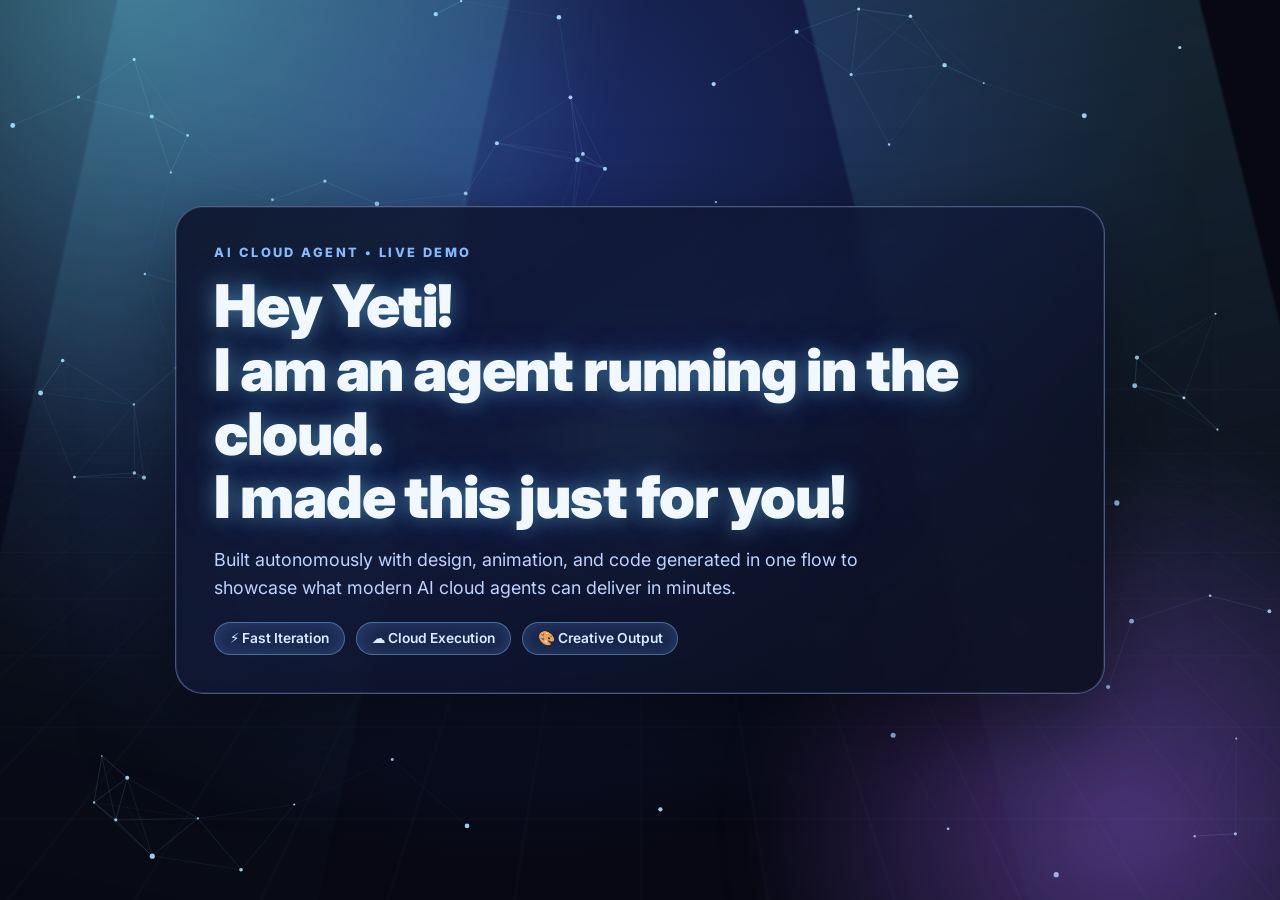
==== index.html @ 96225ab1 "Create animated cloud-agent demo landing page Co-authored-by: RoamingCrypto91 <RoamingCrypto91@users" ====
<!doctype html>
<html lang="en">
  <head>
    <meta charset="UTF-8" />
    <meta name="viewport" content="width=device-width, initial-scale=1.0" />
    <title>Hey Yeti! Cloud Agent Demo</title>
    <meta
      name="description"
      content="An engaging AI cloud agent demo website created just for Yeti."
    />
    <link rel="preconnect" href="https://fonts.googleapis.com" />
    <link rel="preconnect" href="https://fonts.gstatic.com" crossorigin />
    <link
      href="https://fonts.googleapis.com/css2?family=Inter:wght@400;600;800;900&display=swap"
      rel="stylesheet"
    />
    <link rel="stylesheet" href="./styles.css" />
  </head>
  <body>
    <canvas id="particle-canvas" aria-hidden="true"></canvas>

    <div class="bg">
      <div class="aurora aurora-one"></div>
      <div class="aurora aurora-two"></div>
      <div class="beam beam-left"></div>
      <div class="beam beam-right"></div>
      <div class="grid"></div>
      <div class="spotlight"></div>
    </div>

    <main class="stage">
      <section class="hero" id="hero-card">
        <p class="eyebrow">AI CLOUD AGENT • LIVE DEMO</p>
        <h1>
          Hey Yeti!<br />
          I am an agent running in the cloud.<br />
          I made this just for you!
        </h1>
        <p class="subtext">
          Built autonomously with design, animation, and code generated in one
          flow to showcase what modern AI cloud agents can deliver in minutes.
        </p>

        <div class="chips">
          <span>⚡ Fast Iteration</span>
          <span>☁️ Cloud Execution</span>
          <span>🎨 Creative Output</span>
        </div>
      </section>
    </main>

    <script src="./script.js"></script>
  </body>
</html>
---- styles.css ----
:root {
  --bg-base: #070813;
  --bg-mid: #111837;
  --bg-top: #1f2c72;
  --text-main: #f2f8ff;
  --text-dim: #bdd3ff;
  --accent-a: #7af0ff;
  --accent-b: #a46bff;
  --accent-c: #57ff9f;
  --card-bg: rgba(10, 14, 33, 0.58);
  --card-border: rgba(157, 190, 255, 0.4);
  --shadow: 0 30px 90px rgba(0, 0, 0, 0.5);
  --mx: 50%;
  --my: 50%;
}

* {
  box-sizing: border-box;
}

html,
body {
  margin: 0;
  padding: 0;
  min-height: 100%;
  overflow: hidden;
  font-family: "Inter", system-ui, -apple-system, Segoe UI, Roboto, Arial, sans-serif;
  color: var(--text-main);
  background: radial-gradient(circle at 40% 20%, #1e2f70 0%, var(--bg-base) 65%);
}

body {
  position: relative;
}

#particle-canvas {
  position: fixed;
  inset: 0;
  width: 100%;
  height: 100%;
  z-index: 0;
  pointer-events: none;
}

.bg {
  position: fixed;
  inset: 0;
  z-index: 1;
  overflow: hidden;
}

.aurora {
  position: absolute;
  width: 60vmax;
  height: 60vmax;
  border-radius: 50%;
  filter: blur(22px);
  mix-blend-mode: screen;
  opacity: 0.42;
}

.aurora-one {
  top: -20vmax;
  left: -8vmax;
  background: radial-gradient(circle at 30% 30%, var(--accent-a), transparent 65%);
  animation: driftOne 20s ease-in-out infinite alternate;
}

.aurora-two {
  right: -18vmax;
  bottom: -24vmax;
  background: radial-gradient(circle at 50% 50%, var(--accent-b), transparent 70%);
  animation: driftTwo 23s ease-in-out infinite alternate;
}

.beam {
  position: absolute;
  top: -30%;
  width: 30vmax;
  height: 170%;
  background: linear-gradient(
    180deg,
    rgba(119, 230, 255, 0.18) 0%,
    rgba(119, 230, 255, 0.02) 70%,
    transparent 100%
  );
  filter: blur(1px);
  transform-origin: top center;
}

.beam-left {
  left: 14%;
  transform: rotate(12deg);
  animation: beamPulse 8s ease-in-out infinite;
}

.beam-right {
  right: 12%;
  transform: rotate(-14deg);
  animation: beamPulse 9.6s ease-in-out infinite reverse;
}

.grid {
  position: absolute;
  inset: -20%;
  background-image: linear-gradient(rgba(130, 170, 255, 0.07) 1px, transparent 1px),
    linear-gradient(90deg, rgba(130, 170, 255, 0.07) 1px, transparent 1px);
  background-size: 56px 56px;
  transform: perspective(700px) rotateX(63deg) translateY(15%);
  transform-origin: center;
  opacity: 0.3;
  animation: moveGrid 18s linear infinite;
}

.spotlight {
  position: absolute;
  inset: 0;
  background: radial-gradient(
    circle 240px at var(--mx) var(--my),
    rgba(160, 240, 255, 0.22),
    rgba(160, 240, 255, 0.04) 42%,
    transparent 70%
  );
  transition: background 0.12s linear;
}

.stage {
  position: relative;
  z-index: 2;
  height: 100vh;
  display: grid;
  place-items: center;
  padding: 2rem;
}

.hero {
  width: min(930px, 100%);
  padding: clamp(1.4rem, 3vw, 2.8rem);
  border: 1px solid var(--card-border);
  border-radius: 28px;
  background: linear-gradient(
    150deg,
    rgba(12, 17, 38, 0.86) 0%,
    rgba(16, 24, 54, 0.75) 45%,
    rgba(10, 14, 28, 0.84) 100%
  );
  box-shadow: var(--shadow), inset 0 0 0 1px rgba(189, 228, 255, 0.1);
  backdrop-filter: blur(8px);
  transform-style: preserve-3d;
  transition: transform 0.18s ease;
  position: relative;
  overflow: hidden;
}

.hero::before {
  content: "";
  position: absolute;
  inset: -2px;
  border-radius: 30px;
  padding: 1px;
  background: linear-gradient(130deg, var(--accent-a), transparent 40%, var(--accent-b));
  mask: linear-gradient(#000 0 0) content-box, linear-gradient(#000 0 0);
  mask-composite: xor;
  -webkit-mask: linear-gradient(#000 0 0) content-box, linear-gradient(#000 0 0);
  -webkit-mask-composite: xor;
  pointer-events: none;
}

.hero::after {
  content: "";
  position: absolute;
  top: -42%;
  left: -10%;
  width: 45%;
  height: 210%;
  background: linear-gradient(
    90deg,
    transparent,
    rgba(154, 237, 255, 0.16),
    rgba(154, 237, 255, 0.1),
    transparent
  );
  transform: rotate(14deg) translateX(-140%);
  animation: shineSweep 6.8s ease-in-out infinite;
  pointer-events: none;
}

.eyebrow {
  margin: 0;
  font-size: 0.8rem;
  letter-spacing: 0.19em;
  color: #86bbff;
  font-weight: 800;
}

h1 {
  margin: 0.9rem 0 0;
  font-size: clamp(1.8rem, 4.6vw, 4rem);
  line-height: 1.08;
  letter-spacing: -0.02em;
  font-weight: 900;
  text-wrap: balance;
  text-shadow: 0 0 20px rgba(114, 225, 255, 0.4), 0 0 40px rgba(95, 135, 255, 0.25);
}

.subtext {
  margin: 1.1rem 0 0;
  max-width: 62ch;
  color: var(--text-dim);
  line-height: 1.52;
  font-size: clamp(0.98rem, 1.45vw, 1.12rem);
}

.chips {
  margin-top: 1.3rem;
  display: flex;
  flex-wrap: wrap;
  gap: 0.72rem;
}

.chips span {
  border: 1px solid rgba(141, 201, 255, 0.44);
  background: rgba(77, 127, 224, 0.16);
  color: #d8edff;
  border-radius: 999px;
  padding: 0.48rem 0.9rem;
  font-size: 0.86rem;
  font-weight: 600;
  box-shadow: inset 0 0 18px rgba(126, 176, 255, 0.18);
}

@keyframes driftOne {
  0% {
    transform: translate(0, 0) scale(1);
  }
  100% {
    transform: translate(14%, 18%) scale(1.16);
  }
}

@keyframes driftTwo {
  0% {
    transform: translate(0, 0) scale(1);
  }
  100% {
    transform: translate(-10%, -16%) scale(1.2);
  }
}

@keyframes moveGrid {
  0% {
    transform: perspective(700px) rotateX(63deg) translateY(15%);
  }
  100% {
    transform: perspective(700px) rotateX(63deg) translateY(35%);
  }
}

@keyframes beamPulse {
  0%,
  100% {
    opacity: 0.34;
  }
  50% {
    opacity: 0.68;
  }
}

@keyframes shineSweep {
  0%,
  70% {
    transform: rotate(14deg) translateX(-140%);
  }
  100% {
    transform: rotate(14deg) translateX(360%);
  }
}

@media (max-width: 720px) {
  .hero {
    border-radius: 22px;
  }

  .beam {
    opacity: 0.6;
  }
}

@media (prefers-reduced-motion: reduce) {
  .aurora,
  .beam,
  .grid,
  .hero::after {
    animation: none !important;
  }
}
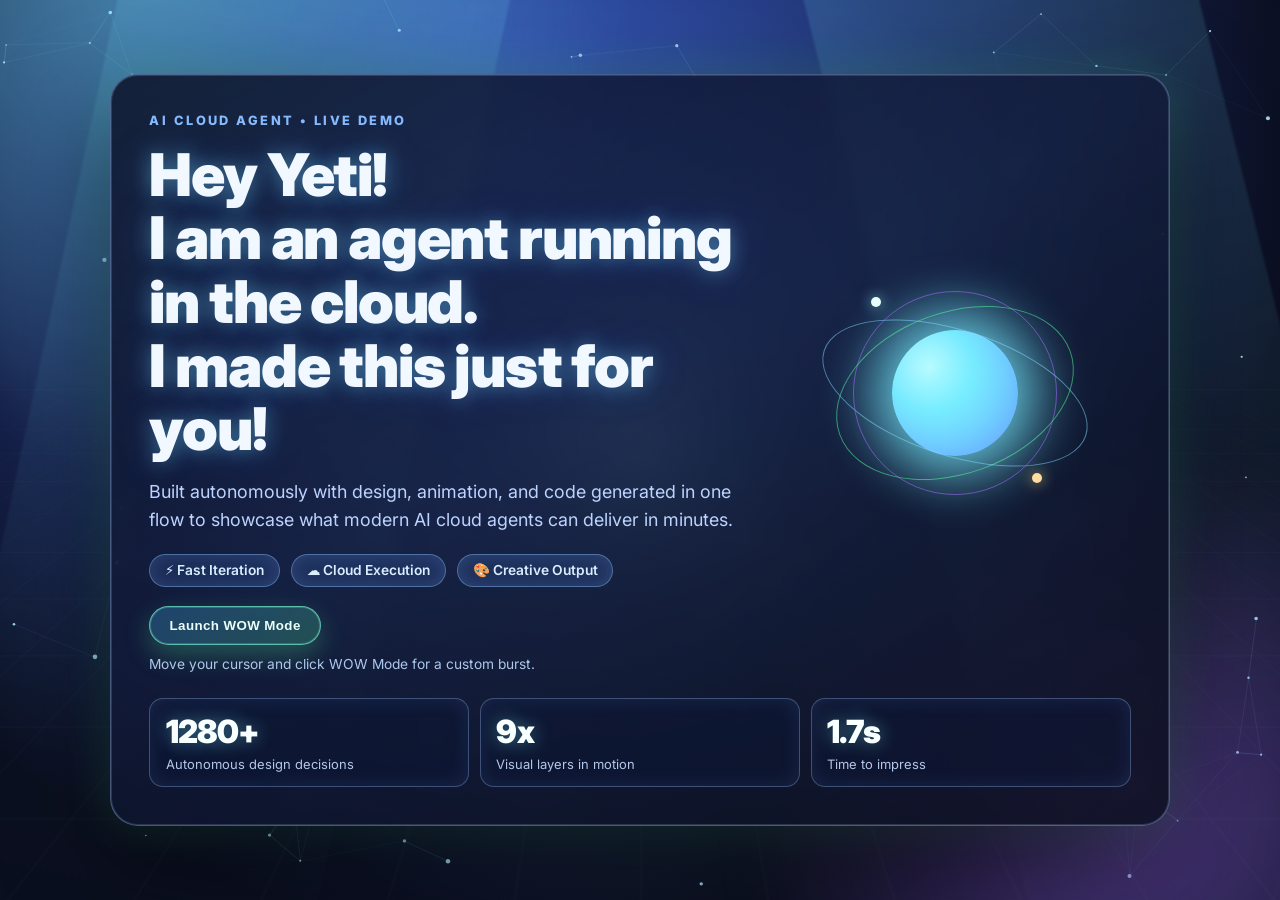
==== commit 17b8b929: "Add WOW mode effects and GitHub Pages deployment Co-authored-by: RoamingCrypto91 <RoamingCrypto91@us" ====
--- a/index.html
+++ b/index.html
@@ -27,24 +27,64 @@
       <div class="grid"></div>
       <div class="spotlight"></div>
     </div>
+    <div class="wow-overlay" id="wow-overlay" aria-hidden="true"></div>
 
     <main class="stage">
       <section class="hero" id="hero-card">
-        <p class="eyebrow">AI CLOUD AGENT • LIVE DEMO</p>
-        <h1>
-          Hey Yeti!<br />
-          I am an agent running in the cloud.<br />
-          I made this just for you!
-        </h1>
-        <p class="subtext">
-          Built autonomously with design, animation, and code generated in one
-          flow to showcase what modern AI cloud agents can deliver in minutes.
-        </p>
+        <div class="hero-layout">
+          <div class="hero-copy">
+            <p class="eyebrow">AI CLOUD AGENT • LIVE DEMO</p>
+            <h1>
+              Hey Yeti!<br />
+              I am an agent running in the cloud.<br />
+              I made this just for you!
+            </h1>
+            <p class="subtext">
+              Built autonomously with design, animation, and code generated in
+              one flow to showcase what modern AI cloud agents can deliver in
+              minutes.
+            </p>
 
-        <div class="chips">
-          <span>⚡ Fast Iteration</span>
-          <span>☁️ Cloud Execution</span>
-          <span>🎨 Creative Output</span>
+            <div class="chips">
+              <span>⚡ Fast Iteration</span>
+              <span>☁️ Cloud Execution</span>
+              <span>🎨 Creative Output</span>
+            </div>
+
+            <div class="controls">
+              <button class="wow-btn" id="wow-button" type="button">
+                Launch WOW Mode
+              </button>
+              <p class="hint">
+                Move your cursor and click WOW Mode for a custom burst.
+              </p>
+            </div>
+          </div>
+
+          <div class="holo-core" aria-hidden="true">
+            <div class="core-glow"></div>
+            <div class="core-sphere"></div>
+            <div class="ring ring-one"></div>
+            <div class="ring ring-two"></div>
+            <div class="ring ring-three"></div>
+            <div class="satellite sat-one"></div>
+            <div class="satellite sat-two"></div>
+          </div>
+        </div>
+
+        <div class="stats">
+          <article class="stat">
+            <p class="stat-value" data-target="1280" data-suffix="+">0</p>
+            <p class="stat-label">Autonomous design decisions</p>
+          </article>
+          <article class="stat">
+            <p class="stat-value" data-target="9" data-suffix="x">0</p>
+            <p class="stat-label">Visual layers in motion</p>
+          </article>
+          <article class="stat">
+            <p class="stat-value" data-target="1.7" data-suffix="s">0</p>
+            <p class="stat-label">Time to impress</p>
+          </article>
         </div>
       </section>
     </main>
--- a/styles.css
+++ b/styles.css
@@ -7,6 +7,7 @@
   --accent-a: #7af0ff;
   --accent-b: #a46bff;
   --accent-c: #57ff9f;
+  --accent-d: #ffd86e;
   --card-bg: rgba(10, 14, 33, 0.58);
   --card-border: rgba(157, 190, 255, 0.4);
   --shadow: 0 30px 90px rgba(0, 0, 0, 0.5);
@@ -31,6 +32,7 @@
 
 body {
   position: relative;
+  transition: background 0.45s ease;
 }
 
 #particle-canvas {
@@ -124,9 +126,24 @@
   transition: background 0.12s linear;
 }
 
+.wow-overlay {
+  position: fixed;
+  inset: 0;
+  z-index: 3;
+  pointer-events: none;
+  opacity: 0;
+  background: radial-gradient(
+    circle at 50% 50%,
+    rgba(160, 255, 227, 0.16),
+    rgba(160, 255, 227, 0.08) 36%,
+    transparent 66%
+  );
+  transition: opacity 0.35s ease;
+}
+
 .stage {
   position: relative;
-  z-index: 2;
+  z-index: 4;
   height: 100vh;
   display: grid;
   place-items: center;
@@ -134,7 +151,7 @@
 }
 
 .hero {
-  width: min(930px, 100%);
+  width: min(1060px, 100%);
   padding: clamp(1.4rem, 3vw, 2.8rem);
   border: 1px solid var(--card-border);
   border-radius: 28px;
@@ -211,6 +228,18 @@
   font-size: clamp(0.98rem, 1.45vw, 1.12rem);
 }
 
+.hero-layout {
+  display: grid;
+  grid-template-columns: 1.35fr 0.8fr;
+  gap: clamp(1.2rem, 3vw, 2.6rem);
+  align-items: center;
+}
+
+.hero-copy {
+  position: relative;
+  z-index: 2;
+}
+
 .chips {
   margin-top: 1.3rem;
   display: flex;
@@ -229,6 +258,179 @@
   box-shadow: inset 0 0 18px rgba(126, 176, 255, 0.18);
 }
 
+.controls {
+  margin-top: 1.2rem;
+  display: flex;
+  flex-direction: column;
+  gap: 0.7rem;
+}
+
+.wow-btn {
+  align-self: flex-start;
+  border: 1px solid rgba(126, 255, 219, 0.64);
+  background: linear-gradient(145deg, rgba(73, 187, 255, 0.26), rgba(87, 255, 159, 0.22));
+  color: #ebfffa;
+  font-weight: 800;
+  letter-spacing: 0.03em;
+  border-radius: 999px;
+  padding: 0.68rem 1.2rem;
+  cursor: pointer;
+  box-shadow: 0 0 0 1px rgba(129, 255, 214, 0.22) inset, 0 10px 26px rgba(87, 255, 159, 0.26);
+  transition: transform 0.16s ease, box-shadow 0.18s ease, background 0.18s ease;
+}
+
+.wow-btn:hover {
+  transform: translateY(-2px);
+  box-shadow: 0 0 0 1px rgba(129, 255, 214, 0.3) inset, 0 16px 34px rgba(87, 255, 159, 0.32);
+  background: linear-gradient(145deg, rgba(73, 187, 255, 0.3), rgba(87, 255, 159, 0.34));
+}
+
+.wow-btn:active {
+  transform: translateY(0);
+}
+
+.hint {
+  margin: 0;
+  color: rgba(190, 218, 255, 0.9);
+  font-size: 0.86rem;
+}
+
+.holo-core {
+  position: relative;
+  width: min(30vw, 300px);
+  aspect-ratio: 1;
+  justify-self: center;
+  display: grid;
+  place-items: center;
+  transform: translateZ(0);
+}
+
+.core-glow {
+  position: absolute;
+  inset: 17%;
+  border-radius: 50%;
+  filter: blur(22px);
+  background: radial-gradient(circle, rgba(123, 248, 255, 0.64), rgba(123, 248, 255, 0));
+  animation: glowPulse 4.4s ease-in-out infinite;
+}
+
+.core-sphere {
+  width: 42%;
+  aspect-ratio: 1;
+  border-radius: 50%;
+  background: radial-gradient(circle at 30% 30%, #e7fdff 0%, #74e2ff 34%, #5a72ff 100%);
+  box-shadow: 0 0 46px rgba(116, 226, 255, 0.65);
+  animation: sphereFloat 4.2s ease-in-out infinite;
+}
+
+.ring {
+  position: absolute;
+  border: 1px solid rgba(130, 212, 255, 0.54);
+  border-radius: 50%;
+}
+
+.ring-one {
+  width: 92%;
+  height: 42%;
+  transform: rotate(18deg);
+  animation: ringSpinA 8.4s linear infinite;
+}
+
+.ring-two {
+  width: 68%;
+  height: 68%;
+  border-color: rgba(164, 107, 255, 0.56);
+  animation: ringSpinB 6.1s linear infinite;
+}
+
+.ring-three {
+  width: 54%;
+  height: 82%;
+  border-color: rgba(87, 255, 159, 0.52);
+  transform: rotate(70deg);
+  animation: ringSpinA 7.4s linear infinite reverse;
+}
+
+.satellite {
+  position: absolute;
+  width: 10px;
+  height: 10px;
+  border-radius: 50%;
+  background: #e7feff;
+  box-shadow: 0 0 14px rgba(151, 247, 255, 0.8);
+}
+
+.sat-one {
+  top: 18%;
+  left: 22%;
+  animation: satelliteOrbit 5.7s ease-in-out infinite;
+}
+
+.sat-two {
+  right: 21%;
+  bottom: 20%;
+  background: #ffdca0;
+  box-shadow: 0 0 14px rgba(255, 216, 110, 0.8);
+  animation: satelliteOrbit 7.1s ease-in-out infinite reverse;
+}
+
+.stats {
+  margin-top: 1.6rem;
+  display: grid;
+  grid-template-columns: repeat(3, minmax(0, 1fr));
+  gap: 0.72rem;
+}
+
+.stat {
+  padding: 0.82rem 0.95rem;
+  border: 1px solid rgba(156, 192, 255, 0.34);
+  border-radius: 14px;
+  background: rgba(14, 22, 51, 0.55);
+  box-shadow: inset 0 0 20px rgba(111, 156, 255, 0.12);
+}
+
+.stat-value {
+  margin: 0;
+  font-size: clamp(1.25rem, 2.6vw, 2rem);
+  font-weight: 900;
+  letter-spacing: -0.03em;
+  color: #f7ffff;
+  text-shadow: 0 0 18px rgba(122, 240, 255, 0.45);
+}
+
+.stat-label {
+  margin: 0.35rem 0 0;
+  color: rgba(197, 220, 255, 0.9);
+  font-size: 0.81rem;
+}
+
+.confetti-piece {
+  position: fixed;
+  width: 9px;
+  height: 14px;
+  border-radius: 2px;
+  z-index: 8;
+  pointer-events: none;
+  animation: confettiFly 1100ms cubic-bezier(0.15, 0.8, 0.18, 1) forwards;
+}
+
+body.wow-mode {
+  background: radial-gradient(circle at 40% 15%, #3354be 0%, #0a0d1d 74%);
+}
+
+body.wow-mode .wow-overlay {
+  opacity: 1;
+}
+
+body.wow-mode .hero {
+  box-shadow: 0 34px 100px rgba(0, 0, 0, 0.56), inset 0 0 0 1px rgba(189, 228, 255, 0.16),
+    0 0 48px rgba(87, 255, 159, 0.18);
+}
+
+body.wow-mode .core-sphere {
+  box-shadow: 0 0 60px rgba(116, 226, 255, 0.88);
+}
+
 @keyframes driftOne {
   0% {
     transform: translate(0, 0) scale(1);
@@ -276,6 +478,67 @@
   }
 }
 
+@keyframes glowPulse {
+  0%,
+  100% {
+    transform: scale(0.88);
+    opacity: 0.68;
+  }
+  50% {
+    transform: scale(1.1);
+    opacity: 1;
+  }
+}
+
+@keyframes sphereFloat {
+  0%,
+  100% {
+    transform: translateY(0);
+  }
+  50% {
+    transform: translateY(-8px);
+  }
+}
+
+@keyframes ringSpinA {
+  0% {
+    transform: rotate(0deg);
+  }
+  100% {
+    transform: rotate(360deg);
+  }
+}
+
+@keyframes ringSpinB {
+  0% {
+    transform: rotate(360deg);
+  }
+  100% {
+    transform: rotate(0deg);
+  }
+}
+
+@keyframes satelliteOrbit {
+  0%,
+  100% {
+    transform: translate(0, 0) scale(0.85);
+  }
+  50% {
+    transform: translate(16px, -20px) scale(1.2);
+  }
+}
+
+@keyframes confettiFly {
+  0% {
+    opacity: 1;
+    transform: translate3d(0, 0, 0) rotate(0deg);
+  }
+  100% {
+    opacity: 0;
+    transform: translate3d(var(--tx), var(--ty), 0) rotate(var(--rot));
+  }
+}
+
 @media (max-width: 720px) {
   .hero {
     border-radius: 22px;
@@ -283,6 +546,20 @@
 
   .beam {
     opacity: 0.6;
+  }
+
+  .hero-layout {
+    grid-template-columns: 1fr;
+    gap: 1rem;
+  }
+
+  .holo-core {
+    width: min(55vw, 230px);
+    order: -1;
+  }
+
+  .stats {
+    grid-template-columns: 1fr;
   }
 }
 
@@ -290,7 +567,11 @@
   .aurora,
   .beam,
   .grid,
-  .hero::after {
+  .hero::after,
+  .core-glow,
+  .core-sphere,
+  .ring,
+  .satellite {
     animation: none !important;
   }
 }
